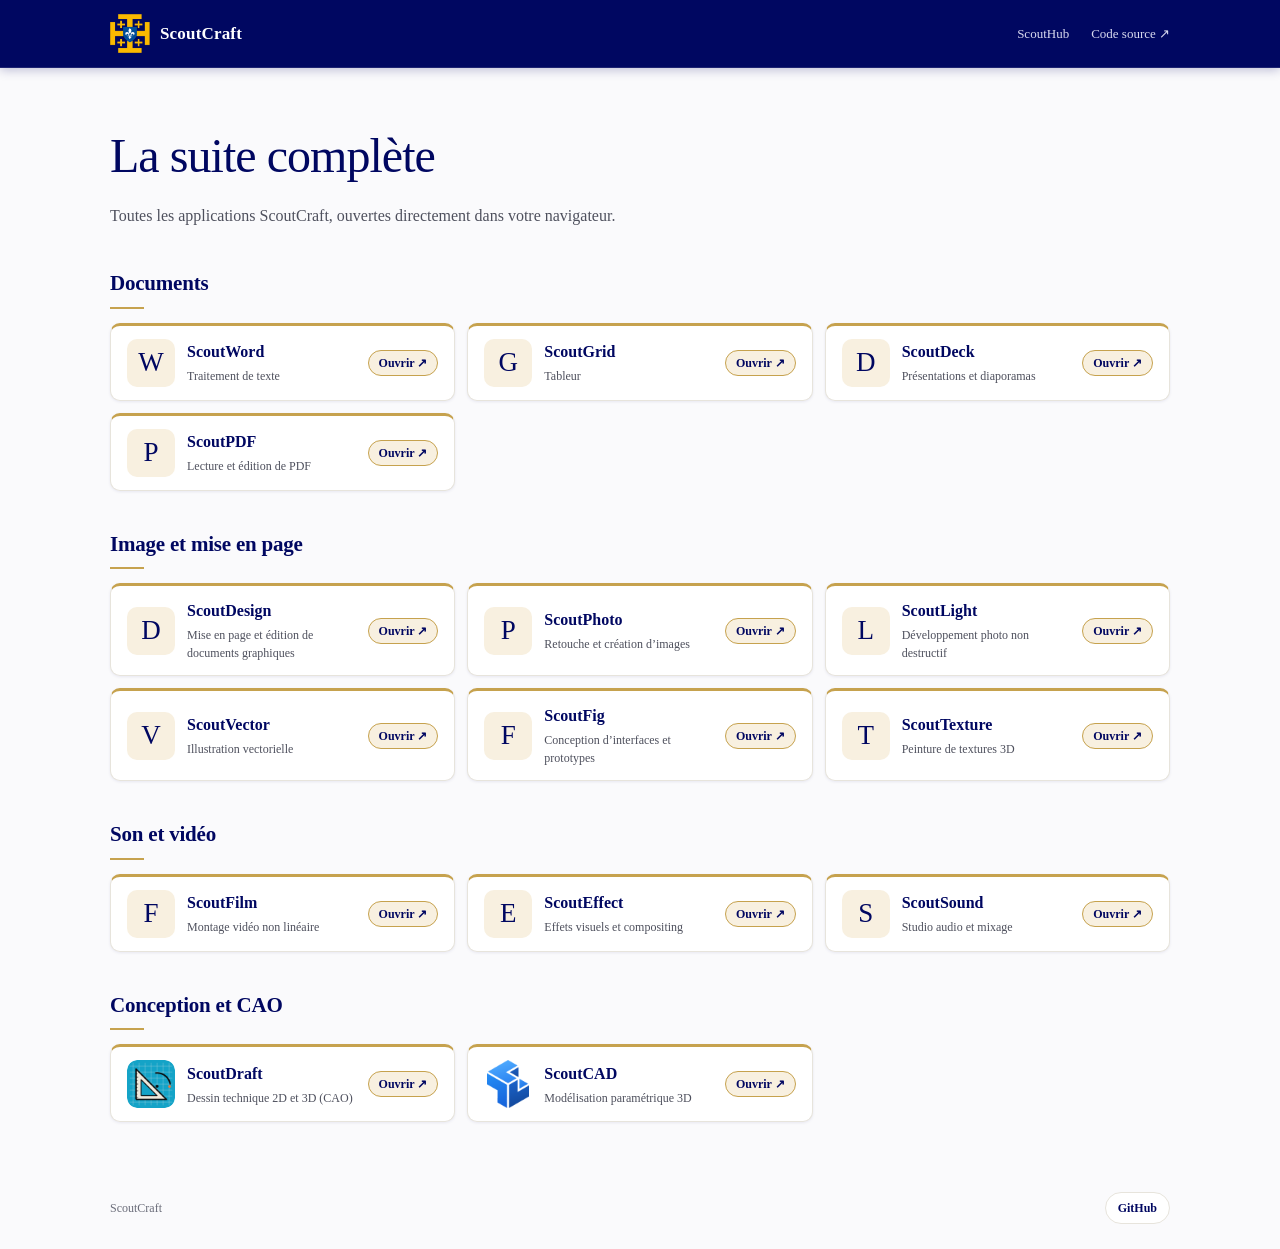
==== index.html @ 59049886 "ScoutCraft : suite complète, déploiement Pages et vérification hebdomadaire des versions amont Co-Au" ====
<!doctype html>
<html lang="fr">
<head>
  <meta charset="utf-8">
  <meta name="viewport" content="width=device-width, initial-scale=1">
  <meta name="description" content="ScoutCraft : la suite complète d’applications créatives FSGGB dans le navigateur.">
  <title>ScoutCraft</title>
  <link rel="icon" type="image/png" href="assets/fsggb.png">
  <link rel="stylesheet" href="styles.css">
</head>
<body>
  <header class="topbar">
    <a class="brand" href="./"><img class="brand-logo" src="assets/fsggb.png" alt="FSGGB" width="40" height="40"><strong>ScoutCraft</strong></a>
    <nav class="topnav"><a href="https://fsggb.github.io/ScoutHub/">ScoutHub</a><a href="https://github.com/fsggb/ScoutCraft">Code source ↗</a></nav>
  </header>
  <main>
    <h1>La suite complète</h1>
    <p class="intro">Toutes les applications ScoutCraft, ouvertes directement dans votre navigateur.</p>
    <section aria-labelledby="g-0"><h2 id="g-0">Documents</h2><div class="app-grid">
      <a class="app-card" href="ScoutWord/" target="_blank" rel="noopener"><span class="fallback-icon">W</span><span><strong>ScoutWord</strong><small>Traitement de texte</small></span><b>Ouvrir ↗</b></a>
      <a class="app-card" href="ScoutGrid/" target="_blank" rel="noopener"><span class="fallback-icon">G</span><span><strong>ScoutGrid</strong><small>Tableur</small></span><b>Ouvrir ↗</b></a>
      <a class="app-card" href="ScoutDeck/" target="_blank" rel="noopener"><span class="fallback-icon">D</span><span><strong>ScoutDeck</strong><small>Présentations et diaporamas</small></span><b>Ouvrir ↗</b></a>
      <a class="app-card" href="ScoutPDF/" target="_blank" rel="noopener"><span class="fallback-icon">P</span><span><strong>ScoutPDF</strong><small>Lecture et édition de PDF</small></span><b>Ouvrir ↗</b></a>
    </div></section>
    <section aria-labelledby="g-1"><h2 id="g-1">Image et mise en page</h2><div class="app-grid">
      <a class="app-card" href="ScoutDesign/" target="_blank" rel="noopener"><span class="fallback-icon">D</span><span><strong>ScoutDesign</strong><small>Mise en page et édition de documents graphiques</small></span><b>Ouvrir ↗</b></a>
      <a class="app-card" href="ScoutPhoto/" target="_blank" rel="noopener"><span class="fallback-icon">P</span><span><strong>ScoutPhoto</strong><small>Retouche et création d’images</small></span><b>Ouvrir ↗</b></a>
      <a class="app-card" href="ScoutLight/" target="_blank" rel="noopener"><span class="fallback-icon">L</span><span><strong>ScoutLight</strong><small>Développement photo non destructif</small></span><b>Ouvrir ↗</b></a>
      <a class="app-card" href="ScoutVector/" target="_blank" rel="noopener"><span class="fallback-icon">V</span><span><strong>ScoutVector</strong><small>Illustration vectorielle</small></span><b>Ouvrir ↗</b></a>
      <a class="app-card" href="ScoutFig/" target="_blank" rel="noopener"><span class="fallback-icon">F</span><span><strong>ScoutFig</strong><small>Conception d’interfaces et prototypes</small></span><b>Ouvrir ↗</b></a>
      <a class="app-card" href="ScoutTexture/" target="_blank" rel="noopener"><span class="fallback-icon">T</span><span><strong>ScoutTexture</strong><small>Peinture de textures 3D</small></span><b>Ouvrir ↗</b></a>
    </div></section>
    <section aria-labelledby="g-2"><h2 id="g-2">Son et vidéo</h2><div class="app-grid">
      <a class="app-card" href="ScoutFilm/" target="_blank" rel="noopener"><span class="fallback-icon">F</span><span><strong>ScoutFilm</strong><small>Montage vidéo non linéaire</small></span><b>Ouvrir ↗</b></a>
      <a class="app-card" href="ScoutEffect/" target="_blank" rel="noopener"><span class="fallback-icon">E</span><span><strong>ScoutEffect</strong><small>Effets visuels et compositing</small></span><b>Ouvrir ↗</b></a>
      <a class="app-card" href="ScoutSound/" target="_blank" rel="noopener"><span class="fallback-icon">S</span><span><strong>ScoutSound</strong><small>Studio audio et mixage</small></span><b>Ouvrir ↗</b></a>
    </div></section>
    <section aria-labelledby="g-cad"><h2 id="g-cad">Conception et CAO</h2><div class="app-grid">
      <a class="app-card" href="https://fsggb.github.io/ScoutDraft/?lang=fr" target="_blank" rel="noopener"><img src="assets/icons/ScoutDraft.png" alt="Logo ScoutDraft"><span><strong>ScoutDraft</strong><small>Dessin technique 2D et 3D (CAO)</small></span><b>Ouvrir ↗</b></a>
      <a class="app-card" href="https://fsggb.github.io/ScoutCAD/?lang=fr" target="_blank" rel="noopener"><img src="assets/icons/ScoutCAD.png" alt="Logo ScoutCAD"><span><strong>ScoutCAD</strong><small>Modélisation paramétrique 3D</small></span><b>Ouvrir ↗</b></a>
    </div></section>
  </main>
  <footer><span>ScoutCraft</span><a class="gh-link" href="https://github.com/fsggb/ScoutCraft" target="_blank" rel="noopener">GitHub</a></footer>
</body>
</html>
---- styles.css ----
:root{
  --navy:#000761;--navy-soft:#1e2472;
  --gold:#c6a24e;--gold-dark:#ab8b4e;--gold-soft:#dfd0b1;
  --cream:#f0e3c3;--cream-light:#f8f0e0;
  --bg:#fafafc;--card:#fff;--border:#e7e4dc;
  --text:#0a0c25;--text-secondary:#4e505d;--text-muted:#6a6c79;
  --shadow:0 1px 3px rgba(0,7,97,.08);--shadow-lg:0 8px 22px rgba(0,7,97,.14);
  color-scheme:light;
  font-family:"Source Serif 4","Source Serif Pro",Georgia,"Noto Serif","Times New Roman",serif;
  color:var(--text);background:var(--bg);line-height:1.5
}
*{box-sizing:border-box}
body{margin:0;min-height:100vh;background:var(--bg);color:var(--text)}
.topbar{height:68px;display:flex;align-items:center;justify-content:space-between;padding:0 max(20px,calc((100vw - 1060px)/2));background:var(--navy);border-bottom:1px solid var(--navy-soft);box-shadow:0 2px 10px rgba(0,7,97,.25)}
.topbar a{color:#d9dbf0;font-size:13px;text-decoration:none;transition:color .2s}
.topbar a:hover{color:var(--gold)}
.brand{display:flex;align-items:center;gap:10px;color:#fff!important;font-size:17px!important}
.brand strong{font-weight:600;letter-spacing:.01em}
.brand-mark{display:grid;place-items:center;width:40px;height:40px;border:2px solid var(--gold);border-radius:50%;color:var(--gold);font-size:20px;font-weight:700}
main{width:min(1060px,calc(100% - 40px));margin:0 auto;padding:52px 0 70px}
h1{margin:0;font-size:clamp(32px,5vw,48px);font-weight:500;letter-spacing:-.02em;color:var(--navy)}
.intro{margin:12px 0 40px;color:var(--text-secondary)}
section{margin-top:38px}
h2{margin:0 0 14px;font-size:21px;font-weight:600;letter-spacing:-.01em;color:var(--navy)}
h2::after{content:"";display:block;width:34px;height:2px;margin-top:7px;background:var(--gold)}
.app-grid{display:grid;grid-template-columns:repeat(auto-fill,minmax(280px,1fr));gap:12px}
.app-card{display:grid;grid-template-columns:48px 1fr auto;align-items:center;gap:12px;padding:13px 16px;background:var(--card);border:1px solid var(--border);border-top:3px solid var(--gold);border-radius:10px;color:var(--text);text-decoration:none;box-shadow:var(--shadow);transition:box-shadow .2s,transform .2s,border-color .2s}
.app-card:hover{border-color:var(--gold-dark);box-shadow:var(--shadow-lg);transform:translateY(-2px)}
.app-card:focus-visible{outline:2px solid var(--navy);outline-offset:2px}
.app-card img,.fallback-icon{width:48px;height:48px;border-radius:10px;object-fit:cover}
.fallback-icon{display:grid;place-items:center;background:var(--cream-light);color:var(--navy);font-size:27px}
.app-card strong,.app-card small{display:block}
.app-card strong{font-weight:600;color:var(--navy)}
.app-card small{margin-top:3px;color:var(--text-secondary);font-size:12px}
.app-card b{padding:3px 10px;border:1px solid var(--gold);border-radius:999px;background:var(--cream-light);color:var(--navy);font-size:12px;font-weight:600;white-space:nowrap;transition:background .2s}
.app-card:hover b{background:var(--cream)}
footer{width:min(1060px,calc(100% - 40px));margin:0 auto;padding:0 0 25px;display:flex;align-items:center;justify-content:space-between;gap:12px;color:var(--text-muted);font-size:12px}
footer a{color:var(--navy)}
footer a:hover{color:var(--gold-dark)}
.gh-link{display:inline-flex;align-items:center;gap:8px;padding:6px 12px;border:1px solid var(--border);border-radius:999px;background:var(--card);text-decoration:none;font-weight:600;transition:border-color .2s,box-shadow .2s}
.gh-link:hover{border-color:var(--gold);box-shadow:var(--shadow)}
@media(max-width:600px){main{padding-top:35px}.topbar{padding:0 20px}.app-grid{grid-template-columns:1fr}}
@media(prefers-reduced-motion:reduce){.app-card{transition:none}.app-card:hover{transform:none}}
.brand-logo{width:40px;height:40px;object-fit:contain}
.topnav{display:flex;align-items:center;gap:22px}
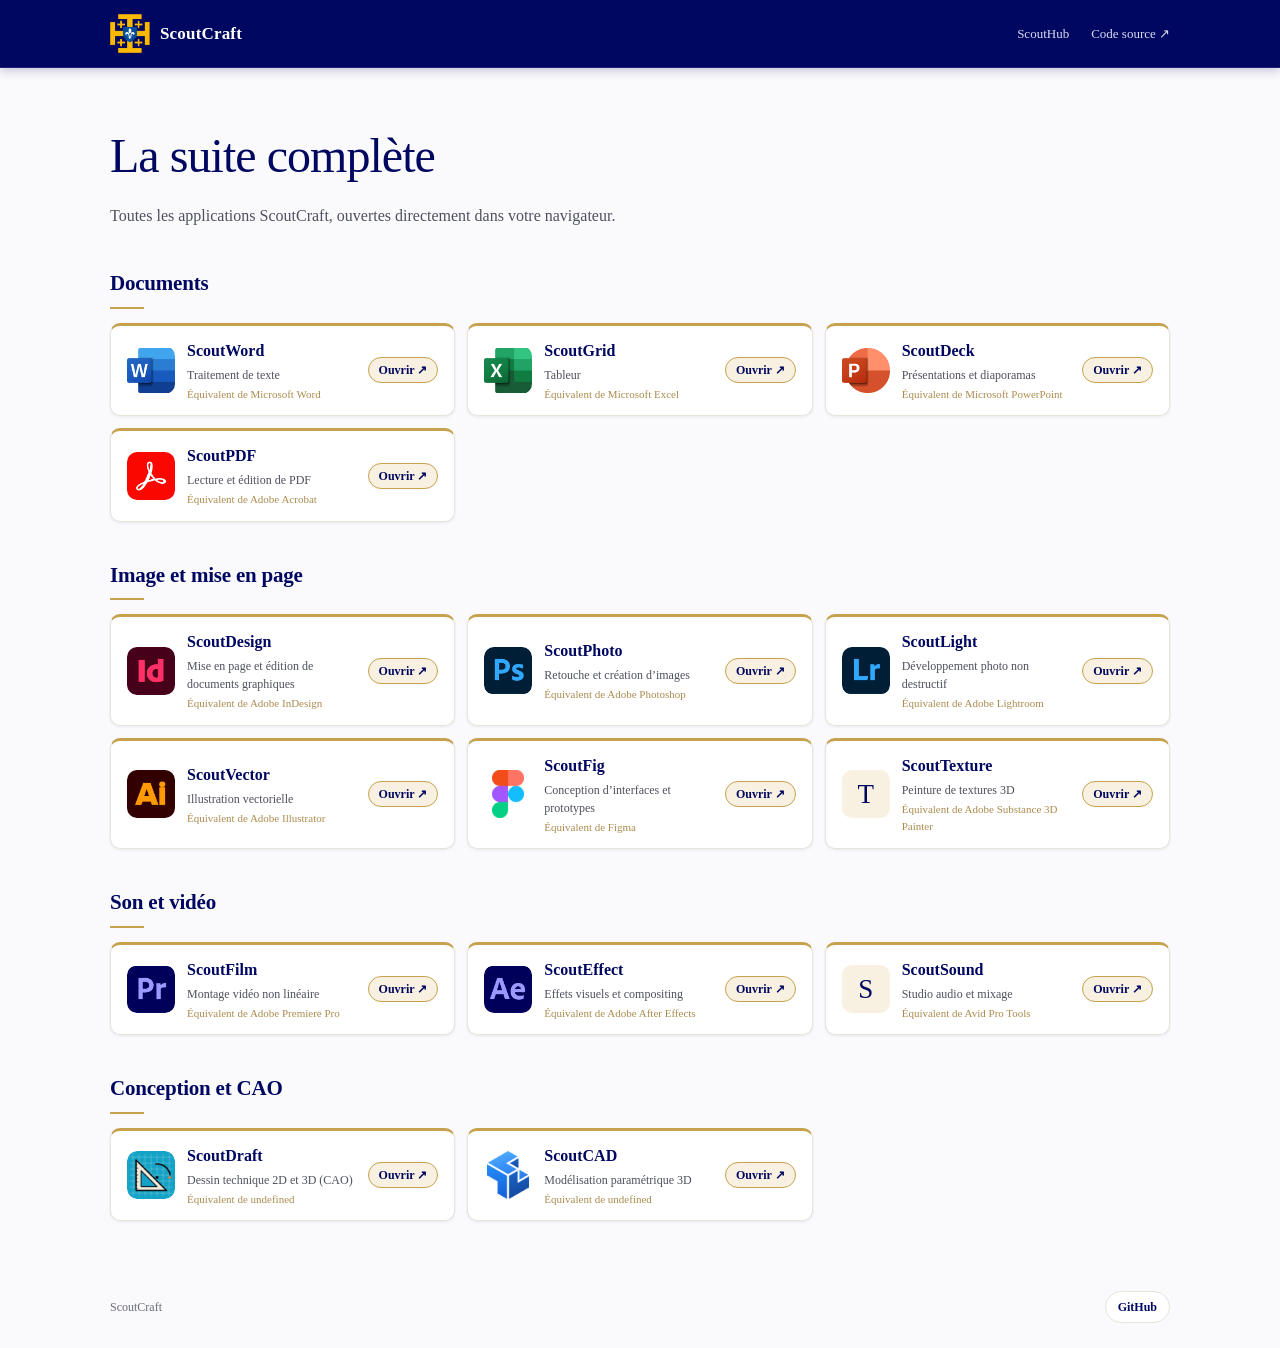
==== commit e145b613: "Vraies icônes Microsoft Office et Adobe et correspondances avec les logiciels d'origine Co-Authored-" ====
--- a/index.html
+++ b/index.html
@@ -17,27 +17,27 @@
     <h1>La suite complète</h1>
     <p class="intro">Toutes les applications ScoutCraft, ouvertes directement dans votre navigateur.</p>
     <section aria-labelledby="g-0"><h2 id="g-0">Documents</h2><div class="app-grid">
-      <a class="app-card" href="ScoutWord/" target="_blank" rel="noopener"><span class="fallback-icon">W</span><span><strong>ScoutWord</strong><small>Traitement de texte</small></span><b>Ouvrir ↗</b></a>
-      <a class="app-card" href="ScoutGrid/" target="_blank" rel="noopener"><span class="fallback-icon">G</span><span><strong>ScoutGrid</strong><small>Tableur</small></span><b>Ouvrir ↗</b></a>
-      <a class="app-card" href="ScoutDeck/" target="_blank" rel="noopener"><span class="fallback-icon">D</span><span><strong>ScoutDeck</strong><small>Présentations et diaporamas</small></span><b>Ouvrir ↗</b></a>
-      <a class="app-card" href="ScoutPDF/" target="_blank" rel="noopener"><span class="fallback-icon">P</span><span><strong>ScoutPDF</strong><small>Lecture et édition de PDF</small></span><b>Ouvrir ↗</b></a>
+      <a class="app-card" href="ScoutWord/" target="_blank" rel="noopener"><img src="assets/icons/Word.png" alt="Logo Microsoft Word"><span><strong>ScoutWord</strong><small>Traitement de texte<em class="equiv">Équivalent de Microsoft Word</em></small></span><b>Ouvrir ↗</b></a>
+      <a class="app-card" href="ScoutGrid/" target="_blank" rel="noopener"><img src="assets/icons/Excel.png" alt="Logo Microsoft Excel"><span><strong>ScoutGrid</strong><small>Tableur<em class="equiv">Équivalent de Microsoft Excel</em></small></span><b>Ouvrir ↗</b></a>
+      <a class="app-card" href="ScoutDeck/" target="_blank" rel="noopener"><img src="assets/icons/PowerPoint.png" alt="Logo Microsoft PowerPoint"><span><strong>ScoutDeck</strong><small>Présentations et diaporamas<em class="equiv">Équivalent de Microsoft PowerPoint</em></small></span><b>Ouvrir ↗</b></a>
+      <a class="app-card" href="ScoutPDF/" target="_blank" rel="noopener"><img src="assets/icons/PDF.png" alt="Logo Adobe Acrobat"><span><strong>ScoutPDF</strong><small>Lecture et édition de PDF<em class="equiv">Équivalent de Adobe Acrobat</em></small></span><b>Ouvrir ↗</b></a>
     </div></section>
     <section aria-labelledby="g-1"><h2 id="g-1">Image et mise en page</h2><div class="app-grid">
-      <a class="app-card" href="ScoutDesign/" target="_blank" rel="noopener"><span class="fallback-icon">D</span><span><strong>ScoutDesign</strong><small>Mise en page et édition de documents graphiques</small></span><b>Ouvrir ↗</b></a>
-      <a class="app-card" href="ScoutPhoto/" target="_blank" rel="noopener"><span class="fallback-icon">P</span><span><strong>ScoutPhoto</strong><small>Retouche et création d’images</small></span><b>Ouvrir ↗</b></a>
-      <a class="app-card" href="ScoutLight/" target="_blank" rel="noopener"><span class="fallback-icon">L</span><span><strong>ScoutLight</strong><small>Développement photo non destructif</small></span><b>Ouvrir ↗</b></a>
-      <a class="app-card" href="ScoutVector/" target="_blank" rel="noopener"><span class="fallback-icon">V</span><span><strong>ScoutVector</strong><small>Illustration vectorielle</small></span><b>Ouvrir ↗</b></a>
-      <a class="app-card" href="ScoutFig/" target="_blank" rel="noopener"><span class="fallback-icon">F</span><span><strong>ScoutFig</strong><small>Conception d’interfaces et prototypes</small></span><b>Ouvrir ↗</b></a>
-      <a class="app-card" href="ScoutTexture/" target="_blank" rel="noopener"><span class="fallback-icon">T</span><span><strong>ScoutTexture</strong><small>Peinture de textures 3D</small></span><b>Ouvrir ↗</b></a>
+      <a class="app-card" href="ScoutDesign/" target="_blank" rel="noopener"><img src="assets/icons/InDesign.png" alt="Logo Adobe InDesign"><span><strong>ScoutDesign</strong><small>Mise en page et édition de documents graphiques<em class="equiv">Équivalent de Adobe InDesign</em></small></span><b>Ouvrir ↗</b></a>
+      <a class="app-card" href="ScoutPhoto/" target="_blank" rel="noopener"><img src="assets/icons/Photoshop.png" alt="Logo Adobe Photoshop"><span><strong>ScoutPhoto</strong><small>Retouche et création d’images<em class="equiv">Équivalent de Adobe Photoshop</em></small></span><b>Ouvrir ↗</b></a>
+      <a class="app-card" href="ScoutLight/" target="_blank" rel="noopener"><img src="assets/icons/Lightroom.png" alt="Logo Adobe Lightroom"><span><strong>ScoutLight</strong><small>Développement photo non destructif<em class="equiv">Équivalent de Adobe Lightroom</em></small></span><b>Ouvrir ↗</b></a>
+      <a class="app-card" href="ScoutVector/" target="_blank" rel="noopener"><img src="assets/icons/Illustrator.png" alt="Logo Adobe Illustrator"><span><strong>ScoutVector</strong><small>Illustration vectorielle<em class="equiv">Équivalent de Adobe Illustrator</em></small></span><b>Ouvrir ↗</b></a>
+      <a class="app-card" href="ScoutFig/" target="_blank" rel="noopener"><img src="assets/icons/Figma.png" alt="Logo Figma"><span><strong>ScoutFig</strong><small>Conception d’interfaces et prototypes<em class="equiv">Équivalent de Figma</em></small></span><b>Ouvrir ↗</b></a>
+      <a class="app-card" href="ScoutTexture/" target="_blank" rel="noopener"><span class="fallback-icon">T</span><span><strong>ScoutTexture</strong><small>Peinture de textures 3D<em class="equiv">Équivalent de Adobe Substance 3D Painter</em></small></span><b>Ouvrir ↗</b></a>
     </div></section>
     <section aria-labelledby="g-2"><h2 id="g-2">Son et vidéo</h2><div class="app-grid">
-      <a class="app-card" href="ScoutFilm/" target="_blank" rel="noopener"><span class="fallback-icon">F</span><span><strong>ScoutFilm</strong><small>Montage vidéo non linéaire</small></span><b>Ouvrir ↗</b></a>
-      <a class="app-card" href="ScoutEffect/" target="_blank" rel="noopener"><span class="fallback-icon">E</span><span><strong>ScoutEffect</strong><small>Effets visuels et compositing</small></span><b>Ouvrir ↗</b></a>
-      <a class="app-card" href="ScoutSound/" target="_blank" rel="noopener"><span class="fallback-icon">S</span><span><strong>ScoutSound</strong><small>Studio audio et mixage</small></span><b>Ouvrir ↗</b></a>
+      <a class="app-card" href="ScoutFilm/" target="_blank" rel="noopener"><img src="assets/icons/Premiere.png" alt="Logo Adobe Premiere Pro"><span><strong>ScoutFilm</strong><small>Montage vidéo non linéaire<em class="equiv">Équivalent de Adobe Premiere Pro</em></small></span><b>Ouvrir ↗</b></a>
+      <a class="app-card" href="ScoutEffect/" target="_blank" rel="noopener"><img src="assets/icons/AfterEffects.png" alt="Logo Adobe After Effects"><span><strong>ScoutEffect</strong><small>Effets visuels et compositing<em class="equiv">Équivalent de Adobe After Effects</em></small></span><b>Ouvrir ↗</b></a>
+      <a class="app-card" href="ScoutSound/" target="_blank" rel="noopener"><span class="fallback-icon">S</span><span><strong>ScoutSound</strong><small>Studio audio et mixage<em class="equiv">Équivalent de Avid Pro Tools</em></small></span><b>Ouvrir ↗</b></a>
     </div></section>
     <section aria-labelledby="g-cad"><h2 id="g-cad">Conception et CAO</h2><div class="app-grid">
-      <a class="app-card" href="https://fsggb.github.io/ScoutDraft/?lang=fr" target="_blank" rel="noopener"><img src="assets/icons/ScoutDraft.png" alt="Logo ScoutDraft"><span><strong>ScoutDraft</strong><small>Dessin technique 2D et 3D (CAO)</small></span><b>Ouvrir ↗</b></a>
-      <a class="app-card" href="https://fsggb.github.io/ScoutCAD/?lang=fr" target="_blank" rel="noopener"><img src="assets/icons/ScoutCAD.png" alt="Logo ScoutCAD"><span><strong>ScoutCAD</strong><small>Modélisation paramétrique 3D</small></span><b>Ouvrir ↗</b></a>
+      <a class="app-card" href="https://fsggb.github.io/ScoutDraft/?lang=fr" target="_blank" rel="noopener"><img src="assets/icons/ScoutDraft.png" alt="Logo ScoutDraft"><span><strong>ScoutDraft</strong><small>Dessin technique 2D et 3D (CAO)<em class="equiv">Équivalent de undefined</em></small></span><b>Ouvrir ↗</b></a>
+      <a class="app-card" href="https://fsggb.github.io/ScoutCAD/?lang=fr" target="_blank" rel="noopener"><img src="assets/icons/ScoutCAD.png" alt="Logo ScoutCAD"><span><strong>ScoutCAD</strong><small>Modélisation paramétrique 3D<em class="equiv">Équivalent de undefined</em></small></span><b>Ouvrir ↗</b></a>
     </div></section>
   </main>
   <footer><span>ScoutCraft</span><a class="gh-link" href="https://github.com/fsggb/ScoutCraft" target="_blank" rel="noopener">GitHub</a></footer>
--- a/styles.css
+++ b/styles.css
@@ -43,3 +43,4 @@
 @media(prefers-reduced-motion:reduce){.app-card{transition:none}.app-card:hover{transform:none}}
 .brand-logo{width:40px;height:40px;object-fit:contain}
 .topnav{display:flex;align-items:center;gap:22px}
+.app-card img{object-fit:contain}.equiv{display:block;margin-top:2px;color:var(--gold-dark);font-style:normal;font-size:11px}
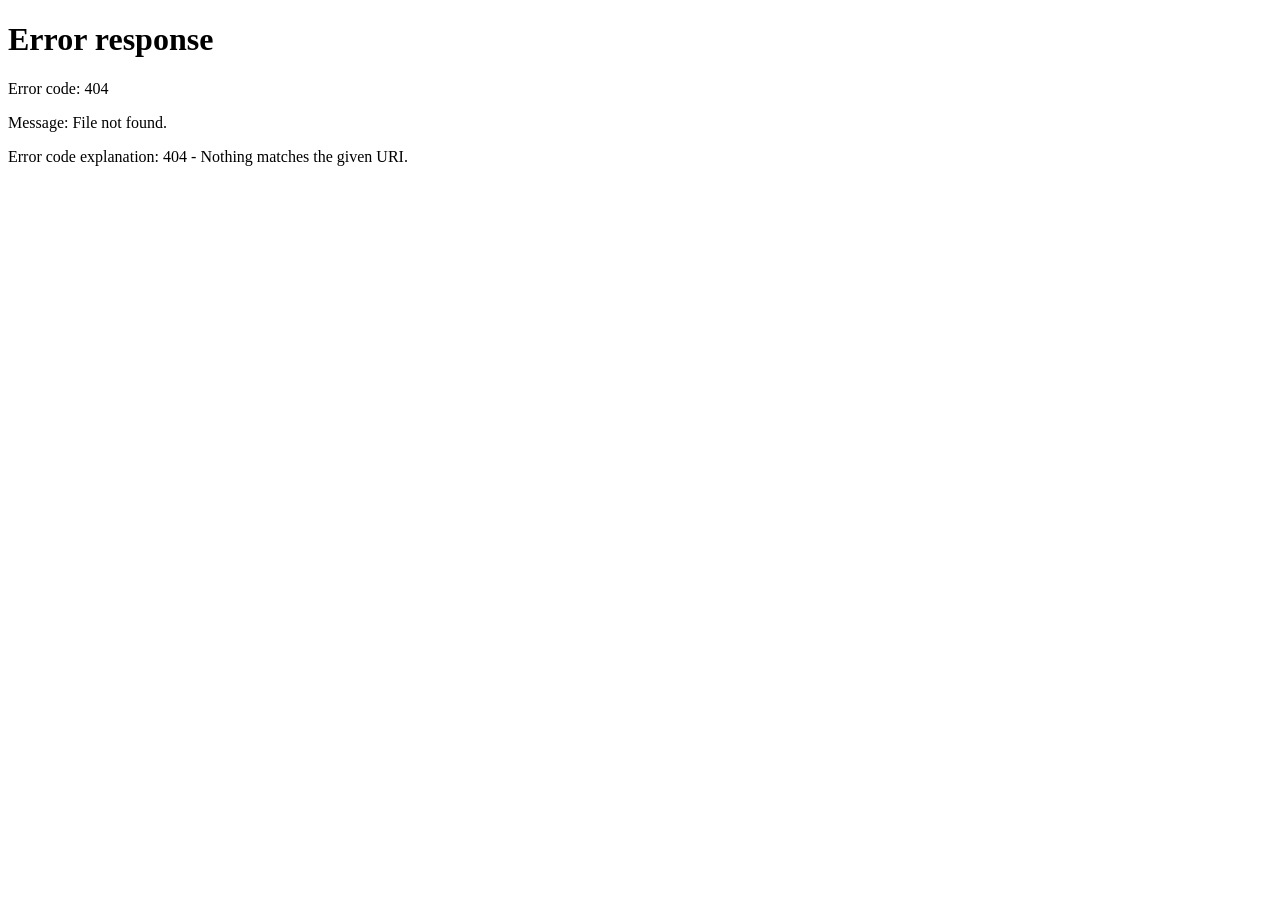
==== commit 03e20e0d: "ScoutHub devient la seule interface ; fichiers déplacés dans ScoutCloud Co-Authored-By: Claude Sonne" ====
--- a/index.html
+++ b/index.html
@@ -3,43 +3,10 @@
 <head>
   <meta charset="utf-8">
   <meta name="viewport" content="width=device-width, initial-scale=1">
-  <meta name="description" content="ScoutCraft : la suite complète d’applications créatives FSGGB dans le navigateur.">
-  <title>ScoutCraft</title>
-  <link rel="icon" type="image/png" href="assets/fsggb.png">
-  <link rel="stylesheet" href="styles.css">
+  <title>FSGGB · ScoutHub</title>
+  <meta http-equiv="refresh" content="0; url=../ScoutHub/">
+  <link rel="canonical" href="https://fsggb.github.io/ScoutHub/">
+  <style>body{margin:0;min-height:100vh;display:grid;place-items:center;background:#fafafc;color:#000761;font-family:Georgia,serif}a{color:#000761}</style>
 </head>
-<body>
-  <header class="topbar">
-    <a class="brand" href="./"><img class="brand-logo" src="assets/fsggb.png" alt="FSGGB" width="40" height="40"><strong>ScoutCraft</strong></a>
-    <nav class="topnav"><a href="https://fsggb.github.io/ScoutHub/">ScoutHub</a><a href="https://github.com/fsggb/ScoutCraft">Code source ↗</a></nav>
-  </header>
-  <main>
-    <h1>La suite complète</h1>
-    <p class="intro">Toutes les applications ScoutCraft, ouvertes directement dans votre navigateur.</p>
-    <section aria-labelledby="g-0"><h2 id="g-0">Documents</h2><div class="app-grid">
-      <a class="app-card" href="ScoutWord/" target="_blank" rel="noopener"><img src="assets/icons/Word.png" alt="Logo Microsoft Word"><span><strong>ScoutWord</strong><small>Traitement de texte<em class="equiv">Équivalent de Microsoft Word</em></small></span><b>Ouvrir ↗</b></a>
-      <a class="app-card" href="ScoutGrid/" target="_blank" rel="noopener"><img src="assets/icons/Excel.png" alt="Logo Microsoft Excel"><span><strong>ScoutGrid</strong><small>Tableur<em class="equiv">Équivalent de Microsoft Excel</em></small></span><b>Ouvrir ↗</b></a>
-      <a class="app-card" href="ScoutDeck/" target="_blank" rel="noopener"><img src="assets/icons/PowerPoint.png" alt="Logo Microsoft PowerPoint"><span><strong>ScoutDeck</strong><small>Présentations et diaporamas<em class="equiv">Équivalent de Microsoft PowerPoint</em></small></span><b>Ouvrir ↗</b></a>
-      <a class="app-card" href="ScoutPDF/" target="_blank" rel="noopener"><img src="assets/icons/PDF.png" alt="Logo Adobe Acrobat"><span><strong>ScoutPDF</strong><small>Lecture et édition de PDF<em class="equiv">Équivalent de Adobe Acrobat</em></small></span><b>Ouvrir ↗</b></a>
-    </div></section>
-    <section aria-labelledby="g-1"><h2 id="g-1">Image et mise en page</h2><div class="app-grid">
-      <a class="app-card" href="ScoutDesign/" target="_blank" rel="noopener"><img src="assets/icons/InDesign.png" alt="Logo Adobe InDesign"><span><strong>ScoutDesign</strong><small>Mise en page et édition de documents graphiques<em class="equiv">Équivalent de Adobe InDesign</em></small></span><b>Ouvrir ↗</b></a>
-      <a class="app-card" href="ScoutPhoto/" target="_blank" rel="noopener"><img src="assets/icons/Photoshop.png" alt="Logo Adobe Photoshop"><span><strong>ScoutPhoto</strong><small>Retouche et création d’images<em class="equiv">Équivalent de Adobe Photoshop</em></small></span><b>Ouvrir ↗</b></a>
-      <a class="app-card" href="ScoutLight/" target="_blank" rel="noopener"><img src="assets/icons/Lightroom.png" alt="Logo Adobe Lightroom"><span><strong>ScoutLight</strong><small>Développement photo non destructif<em class="equiv">Équivalent de Adobe Lightroom</em></small></span><b>Ouvrir ↗</b></a>
-      <a class="app-card" href="ScoutVector/" target="_blank" rel="noopener"><img src="assets/icons/Illustrator.png" alt="Logo Adobe Illustrator"><span><strong>ScoutVector</strong><small>Illustration vectorielle<em class="equiv">Équivalent de Adobe Illustrator</em></small></span><b>Ouvrir ↗</b></a>
-      <a class="app-card" href="ScoutFig/" target="_blank" rel="noopener"><img src="assets/icons/Figma.png" alt="Logo Figma"><span><strong>ScoutFig</strong><small>Conception d’interfaces et prototypes<em class="equiv">Équivalent de Figma</em></small></span><b>Ouvrir ↗</b></a>
-      <a class="app-card" href="ScoutTexture/" target="_blank" rel="noopener"><span class="fallback-icon">T</span><span><strong>ScoutTexture</strong><small>Peinture de textures 3D<em class="equiv">Équivalent de Adobe Substance 3D Painter</em></small></span><b>Ouvrir ↗</b></a>
-    </div></section>
-    <section aria-labelledby="g-2"><h2 id="g-2">Son et vidéo</h2><div class="app-grid">
-      <a class="app-card" href="ScoutFilm/" target="_blank" rel="noopener"><img src="assets/icons/Premiere.png" alt="Logo Adobe Premiere Pro"><span><strong>ScoutFilm</strong><small>Montage vidéo non linéaire<em class="equiv">Équivalent de Adobe Premiere Pro</em></small></span><b>Ouvrir ↗</b></a>
-      <a class="app-card" href="ScoutEffect/" target="_blank" rel="noopener"><img src="assets/icons/AfterEffects.png" alt="Logo Adobe After Effects"><span><strong>ScoutEffect</strong><small>Effets visuels et compositing<em class="equiv">Équivalent de Adobe After Effects</em></small></span><b>Ouvrir ↗</b></a>
-      <a class="app-card" href="ScoutSound/" target="_blank" rel="noopener"><span class="fallback-icon">S</span><span><strong>ScoutSound</strong><small>Studio audio et mixage<em class="equiv">Équivalent de Avid Pro Tools</em></small></span><b>Ouvrir ↗</b></a>
-    </div></section>
-    <section aria-labelledby="g-cad"><h2 id="g-cad">Conception et CAO</h2><div class="app-grid">
-      <a class="app-card" href="https://fsggb.github.io/ScoutDraft/?lang=fr" target="_blank" rel="noopener"><img src="assets/icons/ScoutDraft.png" alt="Logo ScoutDraft"><span><strong>ScoutDraft</strong><small>Dessin technique 2D et 3D (CAO)<em class="equiv">Équivalent de undefined</em></small></span><b>Ouvrir ↗</b></a>
-      <a class="app-card" href="https://fsggb.github.io/ScoutCAD/?lang=fr" target="_blank" rel="noopener"><img src="assets/icons/ScoutCAD.png" alt="Logo ScoutCAD"><span><strong>ScoutCAD</strong><small>Modélisation paramétrique 3D<em class="equiv">Équivalent de undefined</em></small></span><b>Ouvrir ↗</b></a>
-    </div></section>
-  </main>
-  <footer><span>ScoutCraft</span><a class="gh-link" href="https://github.com/fsggb/ScoutCraft" target="_blank" rel="noopener">GitHub</a></footer>
-</body>
+<body><p>Les applications sont réunies dans <a href="../ScoutHub/">ScoutHub</a>.</p></body>
 </html>
